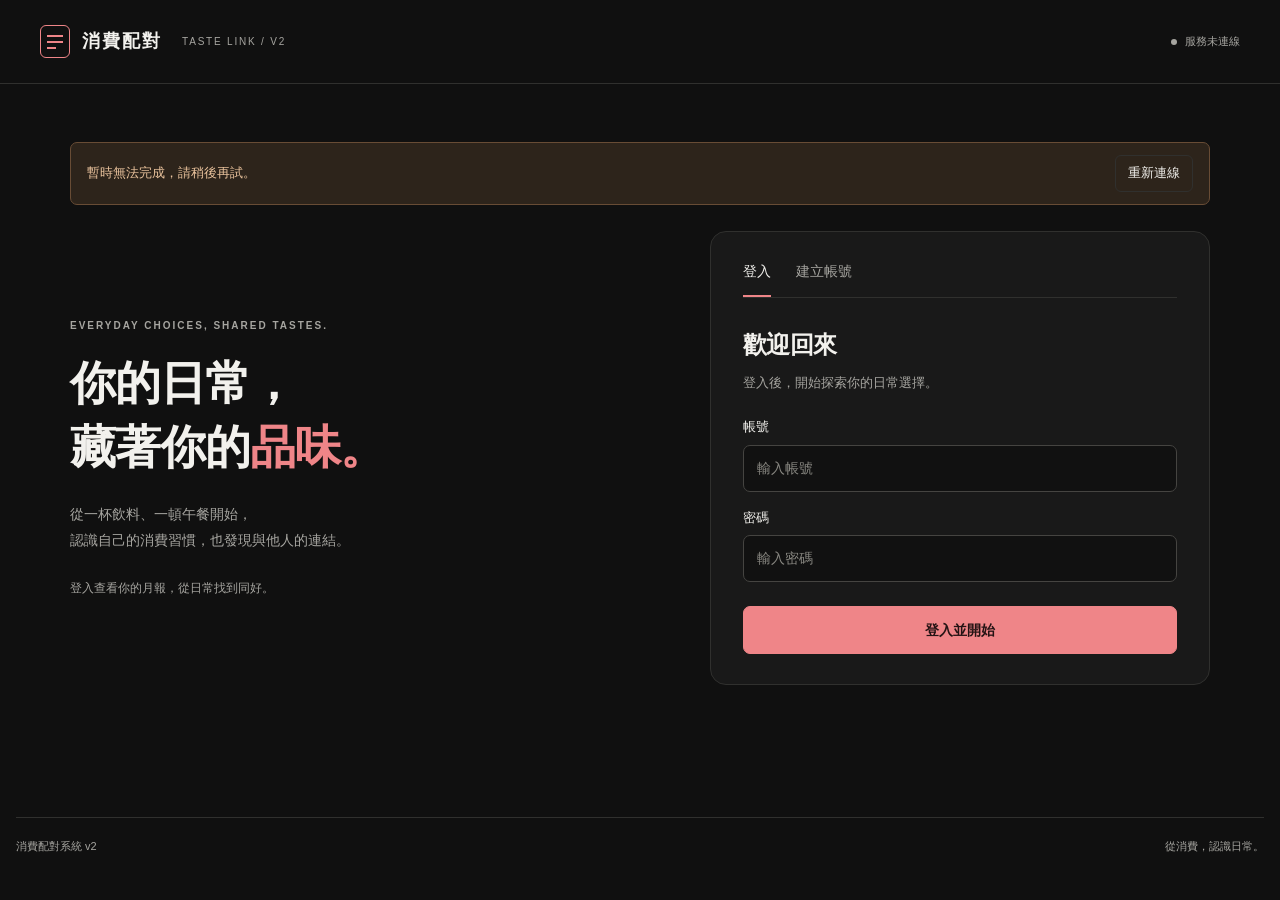
==== src/web_v2/index.html @ 1c7b732d "Fix role 4 delivery review and restore pending analysis notice" ====
<!doctype html>
<html lang="zh-Hant">
<head>
<meta charset="utf-8">
<meta name="viewport" content="width=device-width, initial-scale=1">
<meta name="color-scheme" content="dark">
<title>消費配對系統 v2｜從日常，看見品味</title>
<link rel="stylesheet" href="./styles.css?v=20261017-space1">
<script defer src="./api.js"></script>
<script defer src="./flow.js"></script>
<script defer src="./view-adapters.js"></script>
<script defer src="./workspace-flow.js?v=20261017-space1"></script>
<script defer src="./explanation.js"></script>
<script defer src="./account-flow.js"></script>
<script defer src="./account-ui.js"></script>
<script defer src="./workspace-ui.js?v=20261017-space1"></script>
<script defer src="./app.js?v=20261017-space1"></script>
</head>
<body>
<a class="skip-link" href="#main">跳到主要內容</a>
<header>
  <a class="brand" href="/web/" aria-label="消費配對系統首頁"><span class="brand-mark" aria-hidden="true"><i></i><i></i><i></i></span>消費配對<span class="edition">TASTE LINK / V2</span></a>
  <div class="header-actions"><span id="service-status" class="service-status" role="status">連線中</span><div id="settings-menu" class="settings-menu" hidden>
    <button id="settings-toggle" class="quiet" type="button" aria-expanded="false" aria-controls="settings-options">設定 <span aria-hidden="true">⌄</span></button>
    <div id="settings-options" class="settings-options" hidden>
      <span id="identity-label" class="menu-identity"></span>
      <button type="button" data-workspace="upload">上傳檔案<span>匯入發票 CSV</span></button>
      <button id="refresh-profile" type="button">重新載入月報<span>更新目前月份資料</span></button><button type="button" data-workspace="settings">帳號設定<span>帳號、月份與資料管理</span></button>
      <button id="switch-account" type="button" hidden>切換帳號</button>
    </div>
  </div></div>
</header>
<main id="main">
  <div id="service-alert" class="service-alert" hidden><span id="service-error"></span><button id="retry-service" class="quiet" type="button">重新連線</button></div>
  <section id="auth-view" class="auth-layout" aria-label="帳號登入與註冊">
    <div class="intro">
      <p class="eyebrow">EVERYDAY CHOICES, SHARED TASTES.</p>
      <h1>你的日常，<br>藏著你的<em>品味。</em></h1>
      <p class="subtitle">從一杯飲料、一頓午餐開始，<br>認識自己的消費習慣，也發現與他人的連結。</p>
      <p class="intro-note">登入查看你的月報，從日常找到同好。</p>
    </div>
    <div class="auth-card">
      <div class="auth-tabs" aria-label="選擇登入或註冊"><button id="login-tab" type="button" aria-pressed="true">登入</button><button id="register-tab" type="button" aria-pressed="false">建立帳號</button></div>
      <h2 id="auth-title" tabindex="-1">歡迎回來</h2><p id="auth-subtitle" class="muted">登入後，開始探索你的日常選擇。</p>
      <p id="auth-error" class="message error" role="alert" hidden></p><p id="auth-notice" class="message success" role="status" hidden></p>
      <form id="login-form">
        <label for="login-username">帳號</label><input id="login-username" name="username" autocomplete="username" autocapitalize="none" spellcheck="false" required placeholder="輸入帳號">
        <label for="login-password">密碼</label><input id="login-password" name="password" type="password" autocomplete="current-password" required maxlength="512" placeholder="輸入密碼">
        <button class="primary" type="submit">登入並開始</button>
      </form>
      <form id="register-form" hidden>
        <label for="register-username">帳號</label><input id="register-username" name="username" autocomplete="username" autocapitalize="none" spellcheck="false" required minlength="3" maxlength="32" pattern="[A-Za-z0-9_]{3,32}" aria-describedby="username-help" placeholder="例如 taste_amy"><small id="username-help">3–32 個英數字或底線；不能以 demo_ 開頭。</small>
        <label for="register-display">顯示名稱 <span class="optional">選填</span></label><input id="register-display" name="display_name" autocomplete="nickname" maxlength="20" placeholder="你希望大家怎麼稱呼你">
        <label for="register-password">密碼</label><input id="register-password" name="password" type="password" autocomplete="new-password" required minlength="8" maxlength="128" aria-describedby="password-help" placeholder="設定密碼"><small id="password-help">8–128 個字元。</small>
        <button class="primary" type="submit">建立帳號</button>
      </form>
      <section id="demo-panel" class="demo-panel" aria-labelledby="demo-title" hidden>
        <div class="divider"><span>或先體驗看看</span></div>
        <label id="demo-title" for="demo-user">示範帳號 <span class="optional">虛構資料</span></label>
        <form id="demo-form"><select id="demo-user" required aria-label="選擇示範帳號"><option value="">選擇一位示範使用者</option></select><button id="demo-submit" class="secondary" type="submit">進入體驗</button></form>
        <p id="demo-note" class="small">不用密碼，先看看示範品味與月報。</p>
      </section>
    </div>
  </section>
  <section id="workspace-view" hidden aria-label="我的消費與品味">
    <nav class="workspace-nav" aria-label="功能導覽">
<button type="button" data-workspace="home" class="back-choice">← 返回選擇</button>
</nav>
<section id="home-panel" hidden aria-labelledby="home-title">
<div class="entry-intro"><p class="eyebrow">YOUR TASTE, YOUR WAY</p><h1 id="home-title" tabindex="-1">今天，想怎麼探索？</h1></div>
<div class="entry-choices">
<button class="entry-card entry-self" type="button" data-entry="profile" aria-label="看自己的品味">
<svg class="entry-art" viewBox="0 0 200 160" aria-hidden="true"><circle class="art-halo" cx="100" cy="80" r="67"/><path class="art-line" d="M67 31H133V130L122 124 111 130 100 124 89 130 78 124 67 130Z"/><path class="art-line" d="M82 53H118M82 66H107"/><path class="art-bar" d="M84 105V91M100 105V81M116 105V73"/></svg>
<span class="entry-copy"><strong>看自己的品味</strong><span>從每月消費，看見自己的日常。</span></span><span class="entry-arrow" aria-hidden="true">↗</span>
</button>
<button class="entry-card entry-connect" type="button" data-entry="matches" aria-label="跟陌生人配對品味">
<svg class="entry-art" viewBox="0 0 200 160" aria-hidden="true"><circle class="art-halo" cx="100" cy="80" r="67"/><circle class="art-line art-pink" cx="70" cy="80" r="38"/><circle class="art-line art-blue" cx="130" cy="80" r="38"/><path class="art-bridge" d="M70 66H130M70 94H130"/><circle class="art-pink" cx="70" cy="66" r="5"/><circle class="art-blue" cx="130" cy="66" r="5"/><circle class="art-pink" cx="70" cy="94" r="5"/><circle class="art-blue" cx="130" cy="94" r="5"/></svg>
<span class="entry-copy"><strong>跟陌生人<br>配對品味</strong><span>看看誰和你有相似的生活偏好。</span></span><span class="entry-arrow" aria-hidden="true">↗</span>
</button>
</div></section>
<section id="upload-panel" hidden aria-labelledby="upload-title">
<p class="eyebrow">02 / 發票變成線索</p><h1 id="upload-title" tabindex="-1">匯入一個月，<em>看見日常。</em></h1><p class="subtitle">選擇財政部電子發票 CSV，每份檔案只放一個月，最大 2 MB。</p>
<div class="upload-layout"><section class="input-card"><form id="upload-form"><label for="invoice-file">發票 CSV</label><input id="invoice-file" type="file" accept=".csv,text/csv" required aria-describedby="upload-help"><p id="upload-help" class="small">重新上傳相同月份會取代該月舊資料。作廢、折扣、低於 10 元或小數金額明細不計入分析。</p><p id="upload-demo-note" class="message" hidden>示範帳號不能上傳；請切換成自己的帳號。</p><button id="upload-submit" class="primary" type="submit">上傳並分析</button></form></section>
<section class="result-card" aria-label="上傳處理進度"><p class="eyebrow">PROGRESS / 處理進度</p><h2 id="upload-state">等待上傳</h2><p id="upload-message" role="status" aria-live="polite">選擇 CSV 後開始分析。</p><progress id="upload-progress" max="1" value="0" hidden aria-label="發票分析進度"></progress><p id="upload-count" class="small"></p><button id="retry-job" class="secondary" type="button" hidden>重新查詢進度</button><button id="open-profile" class="primary" type="button" hidden>查看月報</button></section></div>
</section>
<section id="profile-panel" hidden aria-labelledby="profile-title">
<div class="section-header profile-header"><h1 id="profile-title" tabindex="-1">我的<em>月報</em></h1></div>
<p id="profile-message" role="status" aria-live="polite"></p>
<p id="profile-pending" class="small" role="status" aria-live="polite" hidden></p>
<p id="model-note" class="small" hidden></p>
<div id="profile-content" hidden>
<p id="report-empty" class="small" hidden>尚未上傳任何月份。從右上角「設定 → 上傳檔案」匯入 CSV，就能查看你的月報。</p>
<iframe id="report-frame" title="我的消費月報" referrerpolicy="no-referrer" hidden></iframe>
</div>
</section>
<section id="matches-panel" hidden aria-labelledby="matches-title"><div id="match-browse"><div class="section-header"><div><p class="eyebrow">CONNECTIONS / 找到同好</p><h1 id="matches-title" tabindex="-1">從消費習慣，<em>找到合拍的人。</em></h1></div><button id="refresh-matches" class="quiet" type="button">重新查詢</button></div>
<div class="match-controls"><div role="group" aria-label="配對類型"><button type="button" data-match-kind="similar" aria-pressed="true">相近</button><button type="button" data-match-kind="opposite" aria-pressed="false">互補</button></div><label for="match-scope">範圍 <select id="match-scope"><option value="all">不限</option><option value="district">同一區</option><option value="city">同縣市</option><option value="region">同地區</option></select></label></div>
<p id="match-areas" class="small"></p><p id="match-status" role="status" aria-live="polite"></p><div id="match-list" class="match-list"></div></div><div id="match-result" hidden><div class="match-result-header"><button id="match-back" class="quiet" type="button">← 返回配對列表</button><h2 id="match-result-title" tabindex="-1">品味連線</h2></div><p id="network-status" role="status"></p><iframe id="network-frame" title="你與配對對象的品味關係圖" referrerpolicy="no-referrer" hidden></iframe><details id="explain-details" class="explain-details" hidden><summary>查看計算過程<span class="small">分數與 18 格計算明細</span></summary><section id="explain-panel" class="explain-panel" aria-labelledby="explain-title" hidden></section></details></div>
</section>
<section id="settings-panel" hidden aria-labelledby="settings-title">
<div class="section-header"><div><p class="eyebrow">05 / 帳號與資料</p><h1 id="settings-title" tabindex="-1">你的帳號，<em>由你管理。</em></h1></div><button id="account-refresh" class="quiet" type="button">重新載入</button></div>
<p id="account-loading" role="status"></p><p id="account-error" class="message error" role="alert" hidden></p><p id="account-notice" class="message success" role="status" hidden></p><p id="account-demo-note" class="model-note" hidden>示範帳號為唯讀，可以查看資料與登出。</p>
<div id="account-content" hidden><div class="account-grid">
<section class="input-card"><h2>顯示名稱</h2><p class="small">帳號：<span id="account-username"></span>（無法修改）</p><form id="account-name-form"><label for="account-name">大家看到的名稱</label><input id="account-name" required maxlength="20" autocomplete="nickname"><button id="account-name-submit" class="primary" type="submit">儲存名稱</button></form></section>
<section class="input-card"><h2>修改密碼</h2><p class="small">修改成功後，本分頁保留登入；其他裝置需重新登入。</p><p id="password-upload-note" class="small" hidden>發票仍在處理或進度尚未確認，請完成或重新查詢進度後再修改密碼。</p><form id="account-password-form"><label for="current-password">目前密碼</label><input id="current-password" type="password" autocomplete="current-password" required maxlength="512"><label for="new-password">新密碼（8–128 字元）</label><input id="new-password" type="password" autocomplete="new-password" required minlength="8" maxlength="128"><button id="password-submit" class="primary" type="submit">更新密碼</button></form></section>
<section class="input-card"><h2>已上傳月份</h2><p class="small">刪除後無法復原，品味與配對結果也會更新。</p><div id="account-months"></div></section>
<section class="input-card account-danger"><h2>刪除帳號</h2><p class="small">永久移除帳號與所有發票資料，操作前需再輸入密碼。</p><button id="delete-account" class="secondary" type="button">刪除我的帳號</button></section>
</div></div><div class="account-logout"><p class="small">登出會讓這個帳號在所有裝置上的登入失效。</p><button id="logout-submit" class="secondary" type="button">登出所有裝置</button></div>
</section>
<dialog id="account-confirm" aria-labelledby="confirm-title" aria-describedby="confirm-description"><form id="account-confirm-form"><h2 id="confirm-title"></h2><p id="confirm-description"></p><p id="confirm-error" class="message error" role="alert" hidden></p><div id="delete-password-row" hidden><label for="delete-password">帳號密碼</label><input id="delete-password" type="password" autocomplete="current-password" maxlength="512"></div><div class="confirm-actions"><button id="confirm-cancel" class="secondary" type="button">取消</button><button id="confirm-submit" class="primary" type="submit">確認刪除</button></div></form></dialog>
  </section>
  <noscript><p class="message error">請開啟 JavaScript，才能使用登入與月報功能。</p></noscript>
</main>
<footer><span>消費配對系統 v2</span><span>從消費，認識日常。</span></footer>
</body>
</html>
---- src/web_v2/styles.css ----
/* The v1 palette and receipt mark are carried into a separate v2 stylesheet. */
:root{color-scheme:dark;--paper:#101010;--surface:#191919;--raised:#222221;--ink:#f2f1ed;--muted:#a6a5a0;--line:#30302e;--accent:#ef8588;--font:"Segoe UI","Microsoft JhengHei",sans-serif}
*{box-sizing:border-box}body{margin:0;background:var(--paper);color:var(--ink);font:14px/1.6 var(--font);-webkit-font-smoothing:antialiased}button,input,select{font:inherit}button{cursor:pointer}a{color:inherit}button,input,select{color:var(--ink)}button:disabled{opacity:.5;cursor:wait}button{transition:background .15s,color .15s}button:hover:not(:disabled){filter:brightness(1.12)}[hidden]{display:none!important}button:focus-visible,a:focus-visible,input:focus-visible,select:focus-visible{outline:2px solid var(--accent);outline-offset:4px}::selection{background:#713539;color:white}.skip-link{position:absolute;left:16px;top:-80px;padding:10px;background:var(--surface);z-index:4}.skip-link:focus{top:10px}
header{max-width:1328px;margin:auto;padding:25px 40px;display:flex;justify-content:space-between;align-items:center;gap:16px;border-bottom:1px solid var(--line)}.brand{display:flex;align-items:center;gap:12px;font-size:18px;font-weight:650;letter-spacing:2px;text-decoration:none}.brand-mark{width:30px;height:33px;border:1.5px solid var(--accent);border-radius:6px;display:grid;align-content:center;gap:4px;padding:6px}.brand-mark i{height:2px;background:var(--accent);display:block}.brand-mark i:last-child{width:55%}.edition{margin-left:8px;font-size:10px;letter-spacing:1.8px;color:var(--muted);font-weight:400}.header-actions{display:flex;gap:18px;align-items:center}.service-status{font-size:11px;color:var(--muted);white-space:nowrap}.service-status:before{content:'';display:inline-block;width:6px;height:6px;background:var(--muted);border-radius:50%;margin-right:8px}.service-status.connected:before{background:#a4c5ab}.quiet{background:transparent;border:1px solid var(--line);padding:7px 12px;border-radius:6px;color:var(--ink)}main{max-width:1220px;margin:auto;padding:58px 40px 36px;min-height:calc(100vh - 167px)}.auth-layout{display:grid;grid-template-columns:1.1fr 1fr;align-items:center;gap:clamp(40px,7vw,105px)}.eyebrow{font-size:10px;letter-spacing:2px;color:var(--muted);margin:0 0 17px;font-weight:600}h1{font-size:clamp(32px,3.6vw,50px);line-height:1.4;letter-spacing:-1px;margin:0;font-weight:600}h1 em{font-style:normal;color:var(--accent)}.subtitle{color:var(--muted);line-height:1.9;margin:21px 0 0;font-size:14px}h2{font-size:24px;font-weight:600;margin:0 0 8px;letter-spacing:-.5px}h3{font-size:15px;font-weight:600;margin:0}.muted,.small,small{color:var(--muted)}.small,small{font-size:12px}.receipt-preview{max-width:370px;margin:40px 0 0;border:1px solid var(--line);border-radius:4px;background:linear-gradient(120deg,#1b1b1a,#161616);padding:22px 24px;transform:rotate(-2deg)}.receipt-top{display:flex;justify-content:space-between;font-size:11px;letter-spacing:1px}.receipt-item{display:flex;justify-content:space-between;align-items:center;gap:15px;margin:28px 0;font-size:20px}.category-pill{font-size:12px;background:#352324;border:1px solid #5d383b;color:var(--accent);padding:4px 12px;border-radius:4px}.receipt-rule{border-top:1px dashed #484743}.receipt-bottom{display:flex;justify-content:space-between;gap:8px;font-size:11px;color:var(--muted);margin-top:18px}.intro-note{color:var(--muted);font-size:12px;margin:25px 0 0}.auth-card{padding:28px 32px 30px;border:1px solid var(--line);border-radius:16px;background:var(--surface)}.auth-tabs{display:flex;border-bottom:1px solid var(--line);margin-bottom:28px;gap:25px}.auth-tabs button{padding:0 0 13px;border:0;border-bottom:2px solid transparent;background:transparent;color:var(--muted)}.auth-tabs button[aria-pressed=true]{color:var(--ink);border-bottom-color:var(--accent)}#auth-subtitle{font-size:13px;margin:0 0 24px}label{display:block;font-size:13px;margin:16px 0 7px}.optional{font-size:11px;color:var(--muted);margin-left:7px}input,select{display:block;width:100%;border:1px solid #454441;border-radius:7px;background:#111111;padding:11px 13px;min-height:45px}input::placeholder{color:#888781}small{display:block;margin-top:7px;font-size:11px}.primary{background:var(--accent);border:1px solid var(--accent);color:#241314;font-weight:650;border-radius:7px;padding:12px 18px;min-height:46px;width:100%;margin-top:24px}.secondary{border:1px solid #5a514e;background:#242221;color:var(--ink);padding:11px 14px;border-radius:7px;white-space:nowrap}.divider{border-top:1px solid var(--line);position:relative;text-align:center;margin:31px 0 22px;height:0}.divider span{position:relative;top:-11px;padding:0 12px;background:var(--surface);font-size:11px;color:var(--muted)}#demo-form{display:flex;gap:8px}#demo-form select{min-width:0}#demo-note{margin:9px 0 0}.message{border-radius:6px;padding:11px 13px;font-size:13px;overflow-wrap:anywhere}.error{background:#382125;color:#ffb6b8;border:1px solid #694044}.success{background:#1d3026;color:#b6dbc1;border:1px solid #395044}.service-alert{display:flex;align-items:center;justify-content:space-between;gap:15px;margin-bottom:26px;padding:12px 16px;border:1px solid #684c35;border-radius:7px;background:#2d241b;color:#eac39d;font-size:13px}
.workspace-heading{display:flex;justify-content:space-between;align-items:end;gap:24px;margin-bottom:30px}.workspace-heading h1{font-size:clamp(26px,2.8vw,35px)}.workspace-heading .subtitle{margin-top:12px}.identity{border:1px solid var(--line);padding:7px 12px;border-radius:6px;font-size:12px;color:var(--muted);max-width:220px;overflow-wrap:anywhere}.model-note{font-size:12px;border-left:2px solid var(--accent);padding:8px 13px;background:#1d1818;color:#d8b7b7;margin-bottom:25px}.classify-layout{display:grid;grid-template-columns:340px minmax(0,1fr);gap:24px;align-items:start}.input-card,.result-card{border:1px solid var(--line);border-radius:12px;padding:26px;background:var(--surface)}.input-card h2{font-size:22px}.input-card label{margin-top:25px}.examples{display:flex;flex-wrap:wrap;gap:8px;margin-top:25px}.examples>span{flex-basis:100%;font-size:11px;color:var(--muted)}.examples button{background:transparent;border:1px solid #49403f;border-radius:5px;padding:6px 10px;font-size:12px}.input-note{border-top:1px solid var(--line);padding-top:20px;margin-top:28px;color:var(--muted);font-size:12px}.result-card{min-height:405px}.result-heading{display:flex;align-items:center;justify-content:space-between;gap:12px}.result-heading .eyebrow{margin:0}#classification-status{color:var(--accent);font-size:12px}.empty-state{text-align:center;padding:67px 15px 55px;color:var(--muted)}.empty-state p{font-size:12px}.empty-lines{display:grid;gap:7px;width:38px;margin:0 auto 24px}.empty-lines i{display:block;height:2px;background:#5c514f}.empty-lines i:last-child{width:60%}.result-name{font-size:14px;color:var(--muted);margin:27px 0 12px;overflow-wrap:anywhere}.category-result{display:flex;justify-content:space-between;align-items:center;gap:12px}.category-result h2{font-size:35px;color:var(--accent);margin:0}.probability{text-align:right}.probability strong{font-size:26px;display:block;font-weight:500;font-variant-numeric:tabular-nums}.probability span{color:var(--muted);font-size:11px}.confidence-track{height:3px;background:var(--line);margin-top:16px}.confidence-track>div{height:100%;background:var(--accent);width:0}.confidence-note{font-size:11px;margin:12px 0 26px}.attributes-heading{display:flex;justify-content:space-between;align-items:center;border-top:1px solid var(--line);padding-top:20px}.attribute-list{display:grid;grid-template-columns:repeat(2,minmax(0,1fr));column-gap:28px;margin:16px 0 0}.attribute-row{display:flex;justify-content:space-between;gap:12px;border-bottom:1px solid #2c2c29;padding:9px 0;font-size:12px}.attribute-row dt{color:var(--muted)}.attribute-row dd{margin:0;text-align:right;overflow-wrap:anywhere}.attribute-row .unknown{color:#8d8c86}.pending-note{color:#d7bf96;font-size:13px;padding:13px;background:#27231c;border-radius:6px}.workspace-footnote{margin:24px 0 0;color:var(--muted);font-size:12px}footer{max-width:1248px;margin:auto;padding:20px 0 25px;border-top:1px solid var(--line);display:flex;justify-content:space-between;color:var(--muted);font-size:11px}
@media(max-width:900px){header{padding:22px 26px}main{padding:35px 26px}.auth-layout{gap:30px;grid-template-columns:1fr 1fr}.auth-card{padding:25px}.edition{display:none}.receipt-preview{padding:18px}.classify-layout{grid-template-columns:290px minmax(0,1fr);gap:16px}.input-card,.result-card{padding:22px}footer{margin:0 26px}.attribute-list{column-gap:18px}}
@media(max-width:640px){header{padding:18px 20px}.brand{font-size:16px;letter-spacing:1px}.header-actions{gap:9px}.service-status{font-size:10px}.quiet{padding:6px 9px;font-size:12px}main{padding:29px 20px}.auth-layout{grid-template-columns:1fr;gap:27px}.intro h1{font-size:34px}.intro h1 br{display:none}.intro .subtitle{font-size:13px;margin-top:12px}.intro .subtitle br{display:none}.receipt-preview,.intro-note{display:none}.eyebrow{font-size:9px;margin-bottom:11px;letter-spacing:1.4px}.auth-card{padding:23px}.auth-tabs{margin-bottom:23px}.workspace-heading{display:block;margin-bottom:20px}.workspace-heading h1{font-size:28px}.identity{display:inline-block;margin-top:14px}.classify-layout{grid-template-columns:1fr}.input-note{margin-bottom:0}.result-card{min-height:300px}.empty-state{padding:43px 12px}.attribute-list{column-gap:20px}input,select{font-size:16px}.service-alert{align-items:flex-start}footer{margin:0 20px;gap:20px}.category-result h2{font-size:30px}}
@media(prefers-reduced-motion:reduce){*{transition:none!important}}
.workspace-nav{display:flex;gap:24px;border-bottom:1px solid var(--line);margin:-15px 0 34px;overflow-x:auto}.workspace-nav button{background:none;border:0;border-bottom:2px solid transparent;padding:13px 0;color:var(--muted);white-space:nowrap}.workspace-nav button[aria-current=page]{color:var(--ink);border-color:var(--accent)}.upload-layout{display:grid;grid-template-columns:1fr 1fr;gap:24px;margin-top:30px}.upload-layout .result-card{min-height:250px}progress{width:100%;height:10px;accent-color:var(--accent)}input[type=file]{max-width:100%;font-size:13px}.section-header{display:flex;justify-content:space-between;gap:18px;align-items:center}.section-header h1{font-size:30px}.trait-values{display:grid;grid-template-columns:repeat(3,minmax(0,1fr));gap:10px}.trait-value{padding:14px;border:1px solid var(--line);border-radius:8px;display:grid;grid-template-columns:1fr auto;gap:12px;font-size:12px;background:var(--surface)}.trait-value strong{color:var(--accent);font-variant-numeric:tabular-nums}.trait-value meter{grid-column:span 2;width:100%;height:9px;accent-color:var(--accent)}.report-heading{margin-top:28px}#report-frame,#network-frame{display:block;border:1px solid var(--line);border-radius:10px;width:100%;height:850px;background:var(--paper);margin-top:18px}#network-frame{height:950px}.match-controls{display:flex;align-items:center;justify-content:space-between;gap:20px;margin:25px 0 18px}.match-controls [role=group]{display:flex;gap:8px}.match-controls button{border:1px solid var(--line);background:var(--surface);color:var(--muted);padding:9px 22px;border-radius:6px}.match-controls button[aria-pressed=true]{border-color:var(--accent);color:var(--accent)}.match-controls label{display:flex;align-items:center;gap:10px;margin:0;white-space:nowrap}.match-controls select{min-width:110px}.match-list{display:grid;grid-template-columns:repeat(2,minmax(0,1fr));gap:14px}.match-card{text-align:left;border:1px solid var(--line);border-radius:14px;background:var(--surface);padding:18px;color:var(--ink)}.match-card:hover,.match-card:focus-visible{border-color:#5eeac7}.match-card-head{display:flex;justify-content:space-between;gap:15px;align-items:baseline}.match-card-head h3{overflow-wrap:anywhere}.match-card-head strong{font-size:26px;white-space:nowrap}.similar-score{color:#5eeac7}.opposite-score{color:#ffb65c}#profile-message,#match-status,#network-status{overflow-wrap:anywhere;color:var(--muted)}@media(max-width:640px){.workspace-nav{gap:20px;margin-top:-10px;margin-bottom:26px;font-size:13px}.upload-layout{grid-template-columns:1fr;gap:16px}.section-header{align-items:start}.section-header h1{font-size:25px}.section-header .quiet{flex-shrink:0}.trait-values{grid-template-columns:repeat(2,minmax(0,1fr))}.trait-value{font-size:11px;padding:12px;gap:8px}.match-list{grid-template-columns:1fr}.match-controls{gap:10px}.match-controls button{padding:9px 14px}.match-controls select{min-width:95px}#report-frame{height:820px}#network-frame{height:1100px}}

.explain-panel{margin:24px 0;padding:28px;background:var(--surface);border:1px solid var(--line);border-top:3px solid var(--accent);border-radius:12px;overflow-wrap:anywhere}
.explain-heading{display:flex;justify-content:space-between;align-items:center;gap:24px}.explain-heading h2{margin:0;font-size:23px}.explain-score{font-size:42px;white-space:nowrap;font-variant-numeric:tabular-nums}
.explain-summary{display:grid;grid-template-columns:0.75fr 1.25fr 1fr;border:1px solid var(--line);border-radius:8px;margin:22px 0;overflow:hidden}.explain-step{padding:18px;min-width:0}.explain-step+.explain-step{border-left:1px solid var(--line)}.explain-step h3{font-size:13px;margin:0}.explain-equation{display:flex;flex-wrap:wrap;align-items:baseline;gap:5px;font-size:15px;margin-bottom:0}.explain-number{font-family:Consolas,monospace;font-variant-numeric:tabular-nums;overflow-wrap:anywhere;min-width:0}.explain-equation .explain-number{color:var(--ink)}
.explain-controls{display:flex;align-items:center;justify-content:space-between;gap:12px;margin-top:30px}.explain-controls h3{font-size:16px}.explain-controls label{display:flex;align-items:center;gap:8px;font-size:12px;margin:0}.explain-controls select{width:auto;font-size:13px;padding:7px}
.explain-table{width:100%;border-collapse:collapse;table-layout:fixed;font-size:12px}.explain-table caption{text-align:left;color:var(--muted);font-size:12px;padding:12px 0}.explain-table th,.explain-table td{text-align:right;padding:13px 8px;border-bottom:1px solid var(--line);vertical-align:top}.explain-table thead th{font-size:11px;font-weight:400;color:var(--muted)}.explain-table th:first-child{width:25%;text-align:left}.explain-table tbody th{font-weight:500}.explain-table small{display:block;font-size:10px;margin-top:5px}.explain-table tbody tr:hover{background:rgba(255,255,255,.025)}
@media(max-width:700px){.explain-panel{padding:18px}.explain-heading{align-items:flex-start;gap:12px}.explain-heading h2{font-size:19px}.explain-score{font-size:30px}.explain-summary{grid-template-columns:1fr}.explain-step+.explain-step{border-left:0;border-top:1px solid var(--line)}.explain-controls{align-items:start}.explain-controls label{flex-direction:column;align-items:flex-start;gap:4px}.explain-table,.explain-table tbody{display:block}.explain-table caption{display:block}.explain-table thead{position:absolute;width:1px;height:1px;clip-path:inset(50%);overflow:hidden}.explain-table tr{display:grid;grid-template-columns:repeat(2,minmax(0,1fr));border:1px solid var(--line);border-radius:7px;margin-bottom:12px;padding:8px}.explain-table th:first-child{grid-column:1/-1;width:auto;border-bottom:1px solid var(--line)}.explain-table td{display:block;text-align:left;border:0;padding:9px 8px}.explain-table td::before{content:attr(data-label);display:block;color:var(--muted);font-size:10px;margin-bottom:4px}.explain-table td:last-child{grid-column:1/-1}}

.account-grid{display:grid;grid-template-columns:repeat(2,minmax(0,1fr));gap:20px;margin:28px 0}.account-grid h2{font-size:20px;margin-top:0}.account-month{display:flex;align-items:center;justify-content:space-between;gap:15px;padding:13px 0;border-bottom:1px solid var(--line)}.account-danger{border-color:#754144}.account-logout{display:flex;align-items:center;justify-content:space-between;gap:20px;padding:20px 0;border-top:1px solid var(--line)}.account-logout button{width:auto;white-space:nowrap}#account-confirm{width:min(460px,calc(100% - 36px));border:1px solid var(--line);border-top:3px solid var(--accent);border-radius:14px;background:var(--surface);color:var(--ink);padding:26px}#account-confirm::backdrop{background:#000b}.confirm-actions{display:flex;gap:12px;margin-top:24px}.confirm-actions button{flex:1;margin:0}#account-error,#account-notice{overflow-wrap:anywhere}@media(max-width:640px){.account-grid{grid-template-columns:1fr;gap:16px}.account-logout{align-items:flex-start;flex-direction:column}.account-logout button{width:100%}}

/* Keep everyday navigation separate from occasional account/data operations. */
.settings-menu{position:relative}.settings-options{position:absolute;right:0;top:calc(100% + 10px);width:268px;max-width:calc(100vw - 40px);padding:8px;background:var(--surface);border:1px solid var(--line);border-radius:12px;box-shadow:0 16px 40px #0008;z-index:10}
.settings-options button{display:block;text-align:left;width:100%;border:0;border-radius:7px;background:transparent;padding:10px 12px}
.settings-options button:hover,.settings-options button[aria-current=page]{background:var(--raised)}
.settings-options button span{display:block;font-size:11px;color:var(--muted);margin-top:2px}
.menu-identity{display:block;padding:8px 12px 12px;color:var(--muted);border-bottom:1px solid var(--line);overflow-wrap:anywhere}
#switch-account{border-top:1px solid var(--line);border-radius:0;margin-top:5px}
#settings-toggle{white-space:nowrap}#settings-toggle span{margin-left:10px}
.explain-details{margin-top:24px;border-top:1px solid var(--line)}
.explain-details>summary{cursor:pointer;padding:18px 0;color:var(--muted)}
.explain-details>summary .small{margin-left:14px}
.explain-details[open]>summary{color:var(--ink)}
summary:focus-visible{outline:2px solid var(--accent);outline-offset:4px}
.explain-details .explain-panel{margin-top:0}
@media(max-width:600px){.header-actions{gap:10px}.explain-details>summary .small{display:block;margin:4px 0 0 16px}}

/* Authenticated workspace: one viewport, with native paged scrolling inside home. */
body:has(#workspace-view:not([hidden])){height:100dvh;overflow:hidden}
body:has(#workspace-view:not([hidden]))>header{height:58px;padding:10px 24px;max-width:1328px;width:100%}
body:has(#workspace-view:not([hidden]))>main{height:calc(100dvh - 58px);min-height:0;padding:0 24px;max-width:1328px}
body:has(#workspace-view:not([hidden]))>footer{display:none}
#workspace-view{height:100%;min-height:0}
.workspace-nav{height:44px;margin:0;gap:26px;flex-shrink:0}
.workspace-nav button{padding:10px 0}
#workspace-view>[id$="-panel"]{height:calc(100% - 44px);overflow:auto;padding:18px 0}
#workspace-view>#profile-panel{display:flex;flex-direction:column;overflow:hidden;padding:0}
.profile-header{min-height:54px;flex-shrink:0;padding:10px 0;gap:12px}
.profile-header h1{font-size:23px;line-height:1.2;margin:0}.profile-header h1 em{margin-left:8px}
#profile-pending{flex:0 0 auto;margin:0;padding:4px 0;font-size:12px;color:var(--muted)}
#profile-message:empty{display:none}#profile-message{margin:0;padding:6px 0}
#profile-content{flex:1;min-height:0}
#profile-pages{height:100%;overflow-y:auto;scroll-snap-type:y mandatory;scrollbar-width:thin;overscroll-behavior-y:contain}
.profile-page{box-sizing:border-box;min-height:100%;height:auto;scroll-snap-align:start;scroll-snap-stop:always;padding:4px 8px 12px 0;display:flex;flex-direction:column;gap:12px}
.taste-intro{display:flex;flex-wrap:wrap;gap:3px 20px;color:var(--muted);font-size:12px}
.taste-intro p{margin:0}#profile-overview{color:var(--ink)}
#model-note{flex-basis:100%;color:#c4a19e;font-size:11px}
#profile-pages .trait-values{grid-template-columns:repeat(3,minmax(0,1fr));gap:8px;flex:1}
#profile-pages .trait-value{padding:10px 12px;font-size:12px;gap:5px 8px;align-content:center;min-height:44px;border-radius:7px}
#profile-pages .trait-value meter{height:6px}
.page-turn{display:flex;justify-content:space-between;align-items:center;gap:12px;margin-top:auto;padding-top:8px;border-top:1px solid var(--line);font-size:11px;color:var(--muted)}
.page-note{margin-left:16px}.page-turn button{font-size:12px}
#taste-empty{margin:0}
.month-heading{display:flex;align-items:center;justify-content:space-between;gap:20px}
.month-heading h2{font-size:25px;margin:0}.month-heading .eyebrow{margin:0 0 3px;font-size:10px}
.month-heading label{margin:0;font-size:11px}.month-heading select{padding:5px 10px;min-height:34px;font-size:13px}
#month-summary{display:flex;flex-direction:column;gap:12px;flex:1}
.month-stats{display:grid;grid-template-columns:1.3fr 1fr 1fr;gap:14px;padding:20px 0;border-bottom:1px solid var(--line)}
.month-stats span{display:block;font-size:11px;color:var(--muted)}.month-stats strong{font-size:clamp(21px,3vw,38px);font-weight:500;line-height:1.4}
.month-stats>div:first-child strong{color:var(--accent)}
.month-breakdown-title{font-size:13px;margin:0}
#month-categories{display:grid;grid-template-columns:repeat(2,minmax(0,1fr));gap:10px 24px}
.month-category{display:grid;grid-template-columns:1fr auto;font-size:12px;gap:4px 8px}
.month-category strong{font-weight:500}.month-category meter{grid-column:span 2;width:100%;height:6px}
.month-source{margin:0;font-size:11px}#open-report{align-self:flex-start;margin-top:auto}
#report-dialog{width:calc(100vw - 32px);max-width:1400px;height:calc(100dvh - 32px);max-height:none;padding:0;background:var(--paper);color:var(--ink);border:1px solid var(--line);border-radius:12px}
#report-dialog::backdrop{background:#000b}
.report-dialog-bar{height:54px;display:flex;align-items:center;justify-content:space-between;padding:10px 18px;border-bottom:1px solid var(--line)}
.report-dialog-bar h2{font-size:16px;margin:0}
#report-dialog #report-frame{height:calc(100% - 54px);margin:0;border:0;border-radius:0;width:100%}
#matches-panel .section-header h1{font-size:26px}.match-controls{margin:14px 0}.match-list{gap:10px}.match-card{padding:13px 16px}.match-card p{margin:4px 0}
@media(min-height:650px){.profile-page{height:100%;min-height:fit-content}}
@media(max-width:640px){
 body:has(#workspace-view:not([hidden]))>header{padding:8px 16px;height:52px}
 body:has(#workspace-view:not([hidden]))>main{padding:0 16px;height:calc(100dvh - 52px)}
 .profile-header{min-height:46px;padding:8px 0}.profile-header h1{font-size:19px}
 #profile-pages .trait-values{grid-template-columns:repeat(2,minmax(0,1fr));gap:5px}
 #profile-pages .trait-value{font-size:11px;padding:7px 9px;min-height:36px}
 .profile-page{gap:8px;padding-right:4px;padding-bottom:8px}
 .taste-intro{font-size:11px;gap:2px}.taste-intro p{flex-basis:100%}
 .month-heading{gap:10px}.month-heading h2{font-size:19px}.month-heading label{flex-shrink:0}
 .month-heading select{font-size:12px;max-width:130px}
 .month-stats{gap:10px;padding:12px 0}.month-stats strong{font-size:22px}
 #month-summary{gap:10px}#month-categories{gap:8px 15px}
 .month-category{font-size:11px}.page-note{margin-left:8px}
 #report-dialog{width:100vw;height:100dvh;border-radius:0}
}
@media(max-height:650px) and (min-width:480px){
 .profile-header{min-height:42px;padding:6px 0}.profile-header h1{font-size:20px}
 .profile-page{gap:6px}
 #profile-pages .trait-values{grid-template-columns:repeat(3,minmax(0,1fr));gap:4px}
 #profile-pages .trait-value{padding:5px 8px;min-height:31px;font-size:10px;gap:2px 5px}
 .taste-intro{font-size:10px;gap:0 12px}.taste-intro p{flex-basis:auto}
 #model-note{font-size:10px}.page-turn{padding-top:5px}
 .month-heading h2{font-size:19px}.month-stats{padding:6px 0}.month-stats strong{font-size:23px}
 #month-summary{gap:6px}#month-categories{gap:4px 16px}
}
@media(prefers-reduced-motion:reduce){#profile-pages{scroll-behavior:auto}}

body:has(#workspace-view:not([hidden]))>main{display:flex;flex-direction:column}
#workspace-view{flex:1;min-height:0}
body:has(#workspace-view:not([hidden])) .service-alert{flex-shrink:0;margin:6px 0}

/* A fixed chapter marker and a quiet crossfade keep each screen a distinct scene. */
.chapter-nav{display:flex;gap:3px;padding:3px;border:1px solid var(--line);border-radius:30px;margin-left:auto;flex-shrink:0;background:var(--surface)}
.chapter-nav button{display:flex;align-items:center;gap:7px;padding:5px 12px;border:0;border-radius:24px;background:transparent;color:var(--muted);font-size:11px;transition:background .25s,color .25s}
.chapter-nav button b{font-weight:500;font-variant-numeric:tabular-nums}
.chapter-nav button[aria-current]{background:var(--raised);color:var(--ink)}
.chapter-nav button[aria-current] b{color:var(--accent)}
#profile-pages.is-turning{scroll-snap-type:none}
.profile-page>:not(.page-turn){opacity:var(--chapter-opacity,1)}
#profile-pages .page-turn button{border-radius:24px;padding-left:16px;padding-right:16px}
@media(min-width:900px) and (min-height:700px){
 .profile-header{min-height:70px}
 .profile-header h1{font-size:28px}
 .profile-page{gap:16px;padding-top:10px;padding-bottom:18px}
 .month-heading h2{font-size:32px}
 .month-stats{padding:26px 0}
 .month-stats strong{font-size:clamp(32px,4vw,52px)}
}
@media(max-width:640px){
 .chapter-nav button{padding:5px 8px}.chapter-nav button span{display:none}
 .profile-header{gap:8px}.profile-header #refresh-profile{font-size:11px;padding:6px 8px}
}
@media(max-width:370px){.profile-header h1{font-size:16px}.profile-header h1 em{margin-left:4px}}
@media(prefers-reduced-motion:reduce){
 .chapter-nav button{transition:none}
 .profile-page>:not(.page-turn){opacity:1}
}

/* Report is the home screen; no taste overview or report modal. */
#profile-content{display:flex;flex-direction:column}
#profile-content #report-frame{flex:1;min-height:0;width:100%;height:100%;margin:0;border:0;border-radius:0}
.profile-header{min-height:44px;padding:6px 0}
.profile-header h1{font-size:22px}
#profile-panel>#model-note{flex:0 0 auto;margin:0 0 5px;font-size:10px;color:var(--muted)}

/* Keep more vertical space for each monthly chapter. */
.profile-header{min-height:32px;padding:2px 0}.profile-header h1{font-size:18px}
#profile-panel>#model-note{font-size:9px;line-height:1.3;margin:0 0 3px}

@media(max-height:650px){
 body:has(#workspace-view:not([hidden]))>header{height:44px;padding-block:6px}
 body:has(#workspace-view:not([hidden]))>main{height:calc(100dvh - 44px)}
 .workspace-nav{height:34px}.workspace-nav button{padding:5px 0}
 #workspace-view>[id$="-panel"]{height:calc(100% - 34px)}
}

/* The active navigation already names the report; reserve the second row for data. */
.profile-header{position:relative;min-height:0;height:0;padding:0}
.profile-header h1{position:absolute;width:1px;height:1px;overflow:hidden;clip-path:inset(50%);white-space:nowrap}
.workspace-nav #refresh-profile{margin-left:auto;align-self:center;font-size:11px;padding:4px 10px;border:1px solid var(--line);border-radius:8px}
#workspace-view:has(#profile-panel[hidden]) #refresh-profile{display:none}

/* A person opens a focused result screen; only the parent panel scrolls. */
#workspace-view>#matches-panel{padding:12px 0;scrollbar-width:thin;overflow-x:hidden}
.match-result-header{display:flex;align-items:center;justify-content:space-between;gap:16px;margin-bottom:10px}
.match-result-header h2{font-size:14px;font-weight:500;color:var(--muted);margin:0;overflow-wrap:anywhere;text-align:right}
.match-result-header .quiet{flex-shrink:0;font-size:12px;padding:6px 10px}
#match-result #network-frame{height:550px;margin:0;border:0;border-radius:0;display:block}
#network-status:empty{display:none}
#match-result .explain-details{margin-top:10px}
#match-result .explain-details>summary{padding:10px 0;font-size:11px}
#match-result .explain-details>summary .small{font-size:10px}
@media(max-width:640px){.match-result-header{gap:8px}.match-result-header h2{font-size:11px}.match-result-header .quiet{font-size:11px;padding:6px}}

/* A two-choice entrance, as simple as choosing a dining mode. */
#workspace-view:has(#home-panel:not([hidden]))>.workspace-nav{display:none}
#workspace-view>#home-panel{height:100%;padding:24px 0;display:flex;flex-direction:column;justify-content:center;align-items:center;gap:32px;overflow:auto}
.entry-intro{text-align:center;flex-shrink:0}.entry-intro .eyebrow{color:var(--accent);font-size:10px;letter-spacing:3px;margin:0 0 10px}
.entry-intro h1{font-size:clamp(26px,3vw,36px);font-weight:500;margin:0}
.entry-choices{display:grid;grid-template-columns:repeat(2,minmax(0,1fr));width:min(920px,100%);gap:24px;flex-shrink:0}
.entry-card{position:relative;display:flex;flex-direction:column;align-items:center;justify-content:center;gap:12px;min-height:clamp(280px,46vh,400px);padding:28px 32px 40px;border:1px solid #50403f;border-radius:24px;background:radial-gradient(ellipse at 50% 20%,#302124 0,transparent 65%),#181617;color:var(--ink);cursor:pointer;text-align:center;transition:border-color .2s,background-color .2s,transform .2s}
.entry-connect{border-color:#3e454e;background:radial-gradient(ellipse at 50% 20%,#222b33 0,transparent 65%),#161819}
.entry-card:hover{border-color:var(--accent);transform:translateY(-3px);background-color:#251d20}
.entry-connect:hover{border-color:#9bbcff;background-color:#1e252e}
.entry-card:focus-visible{outline:3px solid var(--accent);outline-offset:5px}
.entry-art{width:160px;height:128px;flex-shrink:0;overflow:visible}
.art-halo{fill:none;stroke:#ef85881c;stroke-width:1}
.entry-connect .art-halo{stroke:#9bbcff1c}
.art-line{fill:none;stroke:var(--accent);stroke-width:2.4;stroke-linecap:round;stroke-linejoin:round}
.art-bar{stroke:var(--accent);stroke-width:6;stroke-linecap:round}
.art-pink{stroke:#ef8588;fill:#ef8588}.art-blue{stroke:#9bbcff;fill:#9bbcff}
.art-line.art-pink,.art-line.art-blue{fill:none}
.art-bridge{fill:none;stroke:#79c9b4;stroke-width:1.6;opacity:.8}
.entry-copy{display:flex;flex-direction:column;gap:12px}
.entry-copy strong{font-size:clamp(24px,2.4vw,30px);font-weight:500;line-height:1.4;letter-spacing:1px}
.entry-copy>span{color:var(--muted);font-size:13px;line-height:1.7}
.entry-self .entry-copy strong{padding-block:21px}
.entry-arrow{position:absolute;right:23px;bottom:19px;color:var(--muted);font-size:22px}
.workspace-nav .back-choice{font-size:11px}
@media(max-width:640px){
 #workspace-view>#home-panel{gap:22px;padding:24px 0;justify-content:safe center}
 .entry-intro h1{font-size:25px}.entry-intro .eyebrow{font-size:9px;letter-spacing:2px}
 .entry-choices{grid-template-columns:1fr;gap:14px;max-width:420px}
 .entry-card{flex-direction:row;justify-content:flex-start;gap:14px;min-height:156px;padding:22px 23px 22px 16px;border-radius:18px;text-align:left}
 .entry-art{width:70px;height:80px}.entry-copy{gap:7px}.entry-copy strong{font-size:22px;letter-spacing:0}
 .entry-copy>span{font-size:11px;max-width:17em}.entry-self .entry-copy strong{padding:0}
 .entry-arrow{right:12px;bottom:10px;font-size:17px}
 .workspace-nav{gap:16px}.workspace-nav .back-choice{font-size:10px}
}
@media(max-height:600px) and (min-width:641px){
 #workspace-view>#home-panel{gap:15px;padding:12px 0}
 .entry-card{min-height:250px;padding:16px 28px 28px;gap:4px}.entry-art{width:112px;height:90px}
 .entry-copy{gap:6px}.entry-copy strong{font-size:24px}.entry-self .entry-copy strong{padding-block:17px}
}
@media(max-width:640px) and (max-height:600px){
 #workspace-view>#home-panel{gap:14px;padding:12px 0}
 .entry-intro h1{font-size:22px}.entry-intro .eyebrow{margin-bottom:6px;font-size:8px}
 .entry-choices{gap:12px}.entry-card{min-height:130px;padding:16px 22px 16px 12px;gap:12px}
 .entry-art{width:58px;height:70px}.entry-copy strong{font-size:20px}.entry-copy>span{font-size:10.5px}
}
#workspace-view>#home-panel{justify-content:safe center}
.entry-intro h1:focus{outline:none}

body:has(#profile-panel[hidden]) #refresh-profile{display:none}
.workspace-nav .back-choice{border-bottom:0}

/* Keep the result header subordinate to the full-width relationship. */
.match-result-header{margin-bottom:6px;gap:10px}
#workspace-view>#matches-panel{padding-top:6px;padding-bottom:6px}
#match-result .explain-details{margin-top:6px}
#match-result .explain-details>summary{padding:6px 0}
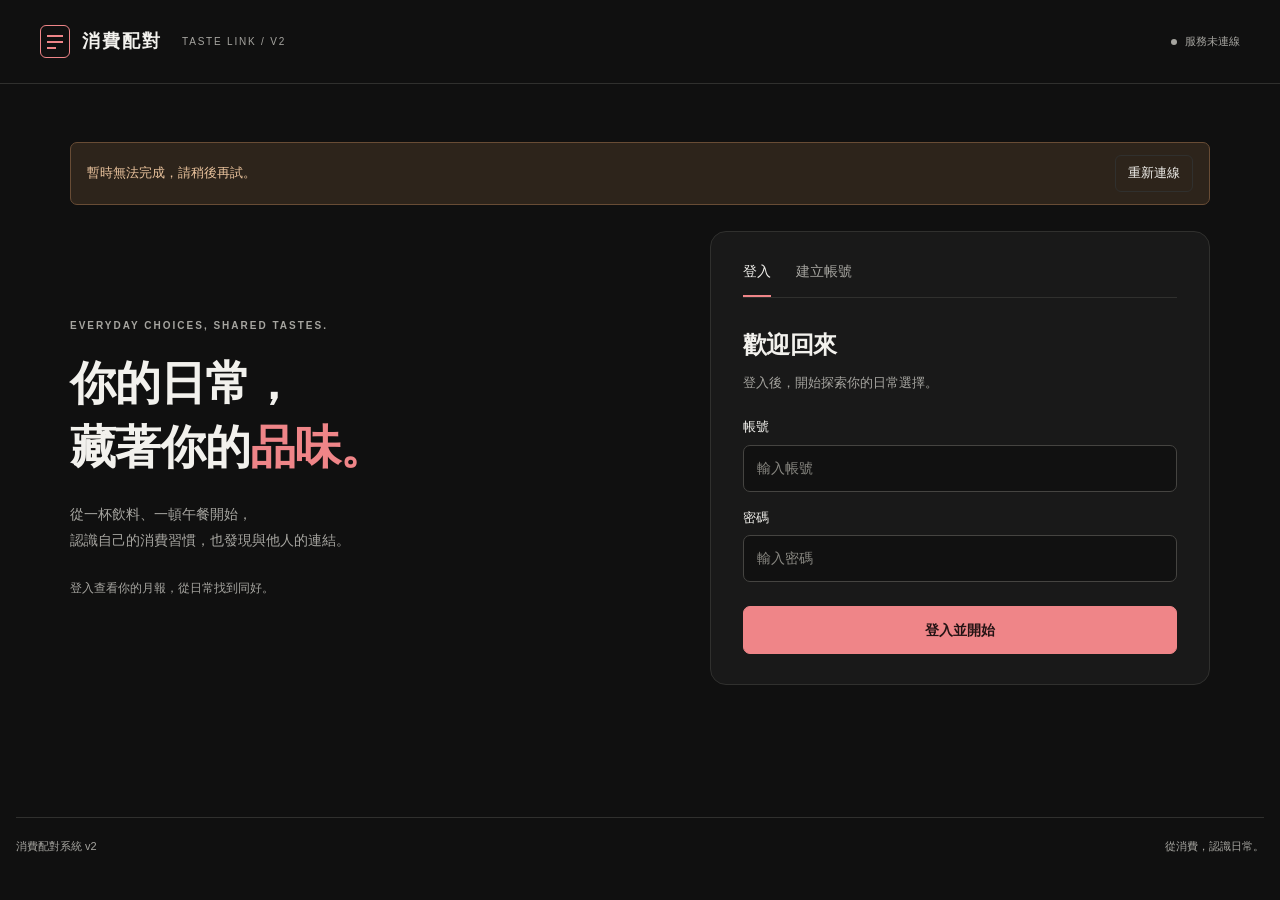
==== commit 1ba1ce47: "Keep match graph size stable when inspecting connections" ====
--- a/src/web_v2/index.html
+++ b/src/web_v2/index.html
@@ -13,7 +13,7 @@
 <script defer src="./explanation.js"></script>
 <script defer src="./account-flow.js"></script>
 <script defer src="./account-ui.js"></script>
-<script defer src="./workspace-ui.js?v=20261017-space1"></script>
+<script defer src="./workspace-ui.js?v=20261018-stable1"></script>
 <script defer src="./app.js?v=20261017-space1"></script>
 </head>
 <body>
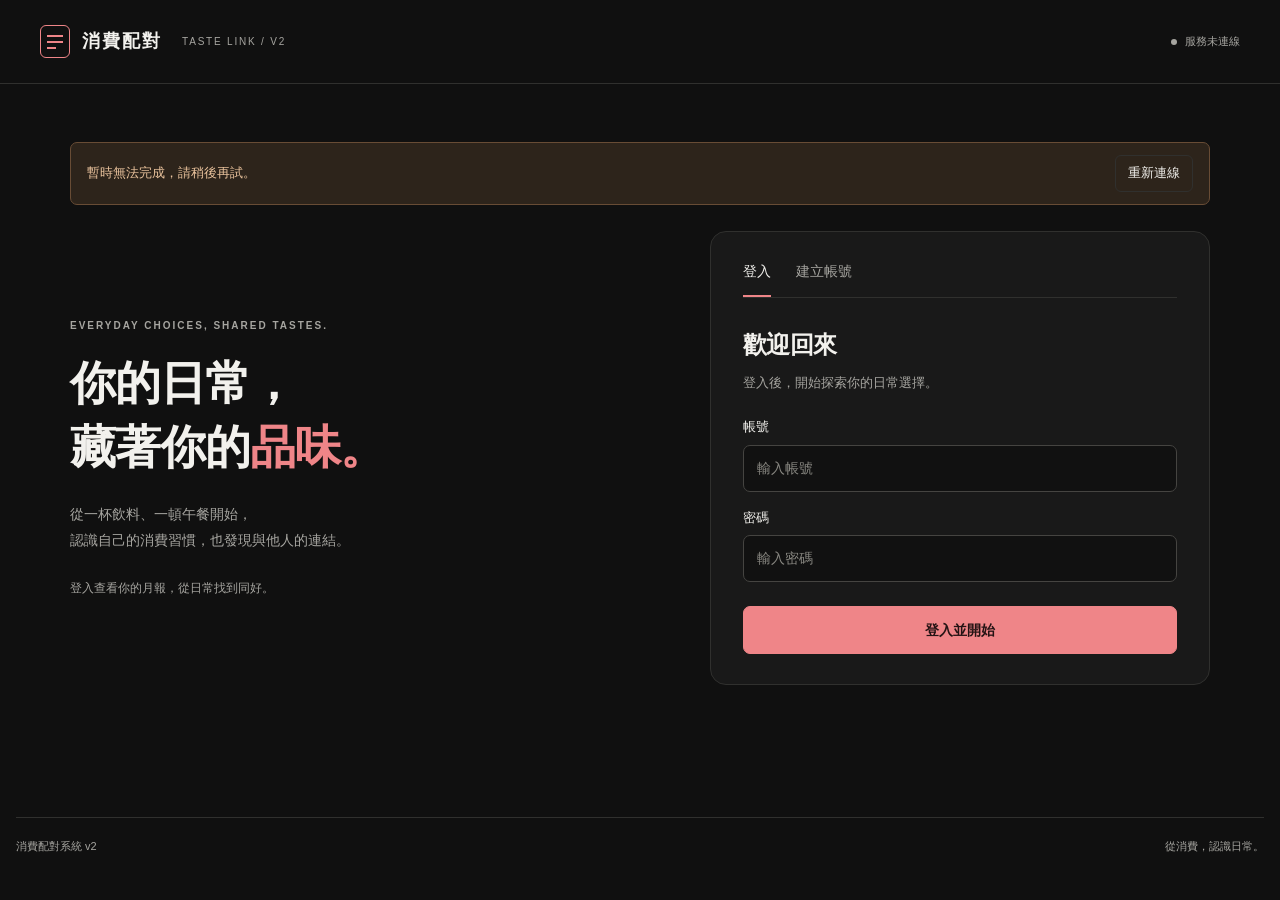
==== commit 519b6e64: "fix(web): fill available network height without rescaling labels" ====
--- a/src/web_v2/index.html
+++ b/src/web_v2/index.html
@@ -13,7 +13,7 @@
 <script defer src="./explanation.js"></script>
 <script defer src="./account-flow.js"></script>
 <script defer src="./account-ui.js"></script>
-<script defer src="./workspace-ui.js?v=20261018-stable1"></script>
+<script defer src="./workspace-ui.js?v=20261018-fill1"></script>
 <script defer src="./app.js?v=20261017-space1"></script>
 </head>
 <body>
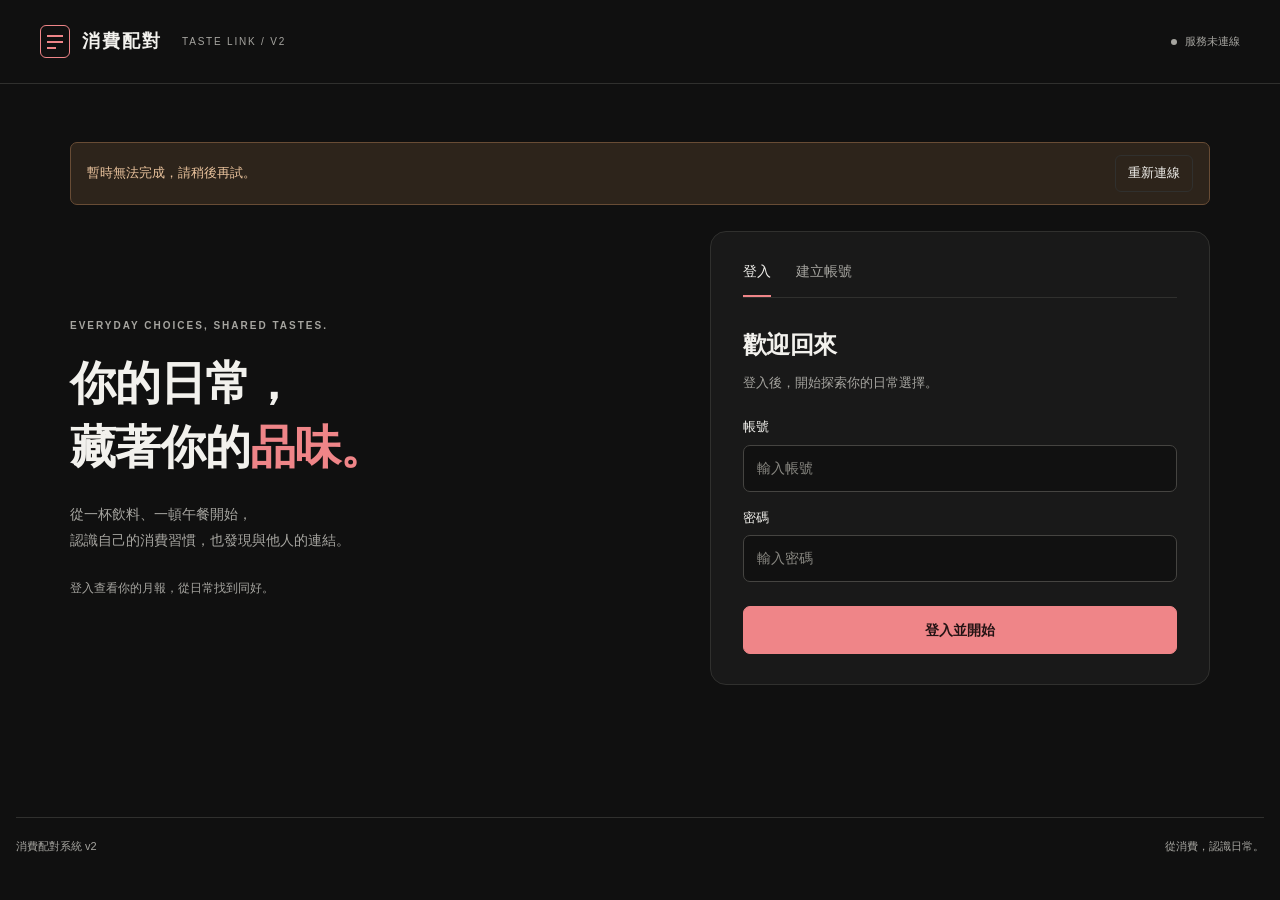
==== commit 84d95f21: "Merge role 4's web branch (5fcda91, re-reviewed) into the integration line Brings in the v2 frontend" ====
--- a/src/web_v2/index.html
+++ b/src/web_v2/index.html
@@ -13,7 +13,7 @@
 <script defer src="./explanation.js"></script>
 <script defer src="./account-flow.js"></script>
 <script defer src="./account-ui.js"></script>
-<script defer src="./workspace-ui.js?v=20261018-fill1"></script>
+<script defer src="./workspace-ui.js?v=20261017-space1"></script>
 <script defer src="./app.js?v=20261017-space1"></script>
 </head>
 <body>
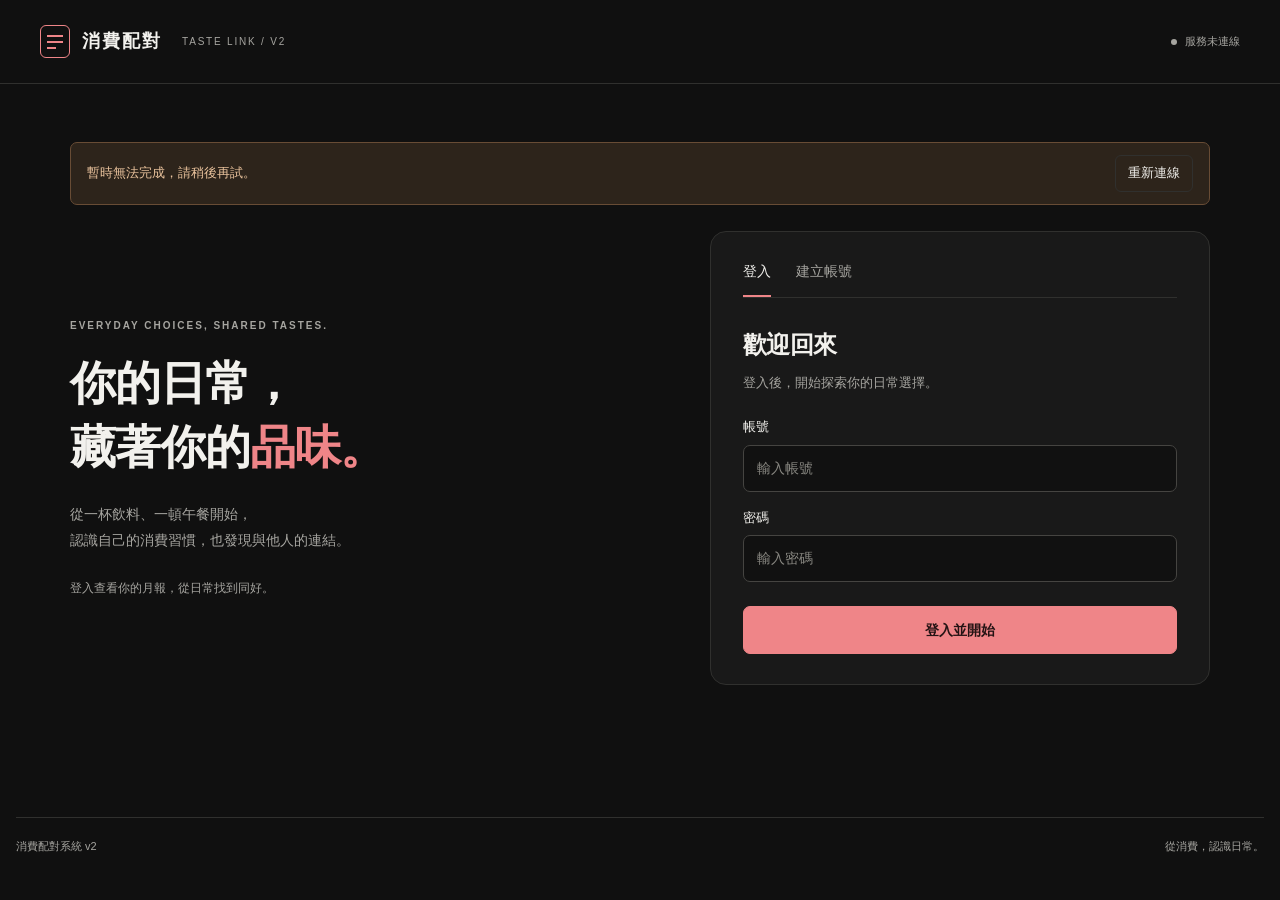
==== commit f6d341c7: "feat(web): clarify loading progress and recovery across user flows" ====
--- a/src/web_v2/index.html
+++ b/src/web_v2/index.html
@@ -5,22 +5,23 @@
 <meta name="viewport" content="width=device-width, initial-scale=1">
 <meta name="color-scheme" content="dark">
 <title>消費配對系統 v2｜從日常，看見品味</title>
-<link rel="stylesheet" href="./styles.css?v=20261017-space1">
+<link rel="stylesheet" href="./styles.css?v=20261018-ux1">
+<script defer src="./feedback.js?v=20261018-ux1"></script>
 <script defer src="./api.js"></script>
-<script defer src="./flow.js"></script>
+<script defer src="./flow.js?v=20261018-ux1"></script>
 <script defer src="./view-adapters.js"></script>
 <script defer src="./workspace-flow.js?v=20261017-space1"></script>
 <script defer src="./explanation.js"></script>
-<script defer src="./account-flow.js"></script>
-<script defer src="./account-ui.js"></script>
-<script defer src="./workspace-ui.js?v=20261017-space1"></script>
-<script defer src="./app.js?v=20261017-space1"></script>
+<script defer src="./account-flow.js?v=20261018-ux1"></script>
+<script defer src="./account-ui.js?v=20261018-ux1"></script>
+<script defer src="./workspace-ui.js?v=20261018-ux1"></script>
+<script defer src="./app.js?v=20261018-ux1"></script>
 </head>
 <body>
 <a class="skip-link" href="#main">跳到主要內容</a>
 <header>
   <a class="brand" href="/web/" aria-label="消費配對系統首頁"><span class="brand-mark" aria-hidden="true"><i></i><i></i><i></i></span>消費配對<span class="edition">TASTE LINK / V2</span></a>
-  <div class="header-actions"><span id="service-status" class="service-status" role="status">連線中</span><div id="settings-menu" class="settings-menu" hidden>
+  <div class="header-actions"><span id="service-status" class="service-status" role="status">連線中</span><button id="upload-background" class="quiet" type="button" hidden>檔案分析中</button><div id="settings-menu" class="settings-menu" hidden>
     <button id="settings-toggle" class="quiet" type="button" aria-expanded="false" aria-controls="settings-options">設定 <span aria-hidden="true">⌄</span></button>
     <div id="settings-options" class="settings-options" hidden>
       <span id="identity-label" class="menu-identity"></span>
@@ -42,17 +43,17 @@
     <div class="auth-card">
       <div class="auth-tabs" aria-label="選擇登入或註冊"><button id="login-tab" type="button" aria-pressed="true">登入</button><button id="register-tab" type="button" aria-pressed="false">建立帳號</button></div>
       <h2 id="auth-title" tabindex="-1">歡迎回來</h2><p id="auth-subtitle" class="muted">登入後，開始探索你的日常選擇。</p>
-      <p id="auth-error" class="message error" role="alert" hidden></p><p id="auth-notice" class="message success" role="status" hidden></p>
+      <p id="auth-status" role="status" aria-live="polite" hidden></p><p id="auth-error" class="message error" role="alert" hidden></p><p id="auth-notice" class="message success" role="status" hidden></p>
       <form id="login-form">
         <label for="login-username">帳號</label><input id="login-username" name="username" autocomplete="username" autocapitalize="none" spellcheck="false" required placeholder="輸入帳號">
         <label for="login-password">密碼</label><input id="login-password" name="password" type="password" autocomplete="current-password" required maxlength="512" placeholder="輸入密碼">
-        <button class="primary" type="submit">登入並開始</button>
+        <button id="login-submit" class="primary" type="submit">登入並開始</button>
       </form>
       <form id="register-form" hidden>
         <label for="register-username">帳號</label><input id="register-username" name="username" autocomplete="username" autocapitalize="none" spellcheck="false" required minlength="3" maxlength="32" pattern="[A-Za-z0-9_]{3,32}" aria-describedby="username-help" placeholder="例如 taste_amy"><small id="username-help">3–32 個英數字或底線；不能以 demo_ 開頭。</small>
         <label for="register-display">顯示名稱 <span class="optional">選填</span></label><input id="register-display" name="display_name" autocomplete="nickname" maxlength="20" placeholder="你希望大家怎麼稱呼你">
         <label for="register-password">密碼</label><input id="register-password" name="password" type="password" autocomplete="new-password" required minlength="8" maxlength="128" aria-describedby="password-help" placeholder="設定密碼"><small id="password-help">8–128 個字元。</small>
-        <button class="primary" type="submit">建立帳號</button>
+        <button id="register-submit" class="primary" type="submit">建立帳號</button>
       </form>
       <section id="demo-panel" class="demo-panel" aria-labelledby="demo-title" hidden>
         <div class="divider"><span>或先體驗看看</span></div>
@@ -85,7 +86,7 @@
 </section>
 <section id="profile-panel" hidden aria-labelledby="profile-title">
 <div class="section-header profile-header"><h1 id="profile-title" tabindex="-1">我的<em>月報</em></h1></div>
-<p id="profile-message" role="status" aria-live="polite"></p>
+<div id="profile-feedback" class="view-feedback" hidden><p id="profile-message" role="status" aria-live="polite"></p><button id="profile-retry" class="quiet" type="button" hidden>重新載入月報</button></div>
 <p id="profile-pending" class="small" role="status" aria-live="polite" hidden></p>
 <p id="model-note" class="small" hidden></p>
 <div id="profile-content" hidden>
@@ -95,7 +96,7 @@
 </section>
 <section id="matches-panel" hidden aria-labelledby="matches-title"><div id="match-browse"><div class="section-header"><div><p class="eyebrow">CONNECTIONS / 找到同好</p><h1 id="matches-title" tabindex="-1">從消費習慣，<em>找到合拍的人。</em></h1></div><button id="refresh-matches" class="quiet" type="button">重新查詢</button></div>
 <div class="match-controls"><div role="group" aria-label="配對類型"><button type="button" data-match-kind="similar" aria-pressed="true">相近</button><button type="button" data-match-kind="opposite" aria-pressed="false">互補</button></div><label for="match-scope">範圍 <select id="match-scope"><option value="all">不限</option><option value="district">同一區</option><option value="city">同縣市</option><option value="region">同地區</option></select></label></div>
-<p id="match-areas" class="small"></p><p id="match-status" role="status" aria-live="polite"></p><div id="match-list" class="match-list"></div></div><div id="match-result" hidden><div class="match-result-header"><button id="match-back" class="quiet" type="button">← 返回配對列表</button><h2 id="match-result-title" tabindex="-1">品味連線</h2></div><p id="network-status" role="status"></p><iframe id="network-frame" title="你與配對對象的品味關係圖" referrerpolicy="no-referrer" hidden></iframe><details id="explain-details" class="explain-details" hidden><summary>查看計算過程<span class="small">分數與 18 格計算明細</span></summary><section id="explain-panel" class="explain-panel" aria-labelledby="explain-title" hidden></section></details></div>
+<p id="match-areas" class="small"></p><p id="match-status" role="status" aria-live="polite"></p><div id="match-loading" class="match-skeletons" aria-hidden="true" hidden><div><i></i><i></i></div><div><i></i><i></i></div></div><div id="match-list" class="match-list"></div></div><div id="match-result" hidden><div class="match-result-header"><button id="match-back" class="quiet" type="button">← 返回配對列表</button><h2 id="match-result-title" tabindex="-1">品味連線</h2></div><div id="network-feedback" class="view-feedback" hidden><p id="network-status" role="status" aria-live="polite"></p><button id="network-retry" class="quiet" type="button" hidden>重新查詢配對</button></div><iframe id="network-frame" title="你與配對對象的品味關係圖" referrerpolicy="no-referrer" hidden></iframe><details id="explain-details" class="explain-details" hidden><summary>查看計算過程<span class="small">分數與 18 格計算明細</span></summary><section id="explain-panel" class="explain-panel" aria-labelledby="explain-title" hidden></section></details></div>
 </section>
 <section id="settings-panel" hidden aria-labelledby="settings-title">
 <div class="section-header"><div><p class="eyebrow">05 / 帳號與資料</p><h1 id="settings-title" tabindex="-1">你的帳號，<em>由你管理。</em></h1></div><button id="account-refresh" class="quiet" type="button">重新載入</button></div>
@@ -105,9 +106,9 @@
 <section class="input-card"><h2>修改密碼</h2><p class="small">修改成功後，本分頁保留登入；其他裝置需重新登入。</p><p id="password-upload-note" class="small" hidden>發票仍在處理或進度尚未確認，請完成或重新查詢進度後再修改密碼。</p><form id="account-password-form"><label for="current-password">目前密碼</label><input id="current-password" type="password" autocomplete="current-password" required maxlength="512"><label for="new-password">新密碼（8–128 字元）</label><input id="new-password" type="password" autocomplete="new-password" required minlength="8" maxlength="128"><button id="password-submit" class="primary" type="submit">更新密碼</button></form></section>
 <section class="input-card"><h2>已上傳月份</h2><p class="small">刪除後無法復原，品味與配對結果也會更新。</p><div id="account-months"></div></section>
 <section class="input-card account-danger"><h2>刪除帳號</h2><p class="small">永久移除帳號與所有發票資料，操作前需再輸入密碼。</p><button id="delete-account" class="secondary" type="button">刪除我的帳號</button></section>
-</div></div><div class="account-logout"><p class="small">登出會讓這個帳號在所有裝置上的登入失效。</p><button id="logout-submit" class="secondary" type="button">登出所有裝置</button></div>
+</div></div><div class="account-logout"><p id="logout-note" class="small">登出會讓這個帳號在所有裝置上的登入失效。</p><button id="logout-submit" class="secondary" type="button">登出所有裝置</button></div>
 </section>
-<dialog id="account-confirm" aria-labelledby="confirm-title" aria-describedby="confirm-description"><form id="account-confirm-form"><h2 id="confirm-title"></h2><p id="confirm-description"></p><p id="confirm-error" class="message error" role="alert" hidden></p><div id="delete-password-row" hidden><label for="delete-password">帳號密碼</label><input id="delete-password" type="password" autocomplete="current-password" maxlength="512"></div><div class="confirm-actions"><button id="confirm-cancel" class="secondary" type="button">取消</button><button id="confirm-submit" class="primary" type="submit">確認刪除</button></div></form></dialog>
+<dialog id="account-confirm" aria-labelledby="confirm-title" aria-describedby="confirm-description"><form id="account-confirm-form"><h2 id="confirm-title"></h2><p id="confirm-description"></p><p id="confirm-progress" role="status" aria-live="polite" hidden></p><p id="confirm-error" class="message error" role="alert" hidden></p><div id="delete-password-row" hidden><label for="delete-password">帳號密碼</label><input id="delete-password" type="password" autocomplete="current-password" maxlength="512"></div><div class="confirm-actions"><button id="confirm-cancel" class="secondary" type="button">取消</button><button id="confirm-submit" class="primary" type="submit">確認刪除</button></div></form></dialog>
   </section>
   <noscript><p class="message error">請開啟 JavaScript，才能使用登入與月報功能。</p></noscript>
 </main>
--- a/src/web_v2/styles.css
+++ b/src/web_v2/styles.css
@@ -229,3 +229,62 @@
 #workspace-view>#matches-panel{padding-top:6px;padding-bottom:6px}
 #match-result .explain-details{margin-top:6px}
 #match-result .explain-details>summary{padding:6px 0}
+
+/* A selected match becomes a full-window canvas. Controls float above it. */
+body.network-fullscreen>header{display:none}
+body.network-fullscreen>main{max-width:none;width:100%;height:100dvh;padding:0}
+.network-fullscreen #workspace-view>#matches-panel{position:fixed;inset:0;width:100%;height:100dvh;padding:0;overflow:hidden;background:var(--paper);z-index:40}
+.network-fullscreen #match-result{position:relative;height:100%;width:100%}
+.network-fullscreen #match-result #network-frame{position:absolute;inset:0;width:100%;height:100%!important;border:0;margin:0}
+.network-fullscreen .match-result-header{position:absolute;top:12px;left:16px;z-index:3;margin:0}
+.network-fullscreen .match-result-header h2{position:absolute;width:1px;height:1px;overflow:hidden;clip-path:inset(50%)}
+.network-fullscreen .match-result-header .quiet,.network-fullscreen .workspace-nav .back-choice{background:#171717e8;border:1px solid #ffffff26;border-radius:8px;padding:8px 12px;min-height:36px;font-size:11px;color:#ddd9d1}
+.network-fullscreen .workspace-nav{position:fixed;top:12px;left:152px;height:auto;width:auto;border:0;z-index:50}
+.network-fullscreen #network-status:not(:empty){position:absolute;top:45%;left:10%;right:10%;text-align:center;z-index:2}
+.network-fullscreen #match-result .explain-details{position:absolute;right:16px;bottom:14px;z-index:4;margin:0;border:1px solid #ffffff26;border-radius:9px;background:#171717f5;max-width:calc(100% - 32px)}
+.network-fullscreen #match-result .explain-details>summary{padding:8px 12px;font-size:11px}
+.network-fullscreen #match-result .explain-details>summary .small{display:none}
+.network-fullscreen #match-result .explain-details[open]{left:16px;top:64px;overflow:auto;overscroll-behavior:contain}
+.network-fullscreen #match-result .explain-details[open]>summary{position:sticky;top:0;background:#242020;z-index:1}
+.network-fullscreen #explain-panel{padding:18px}
+@media(max-width:640px){
+ .network-fullscreen .match-result-header{left:12px;top:10px}
+ .network-fullscreen .workspace-nav{left:12px;top:52px}
+ .network-fullscreen .match-result-header .quiet,.network-fullscreen .workspace-nav .back-choice{padding:6px 9px;min-height:32px;font-size:10px}
+ .network-fullscreen #match-result .explain-details{right:12px;bottom:12px}
+ .network-fullscreen #match-result .explain-details[open]{left:12px;top:98px}
+ .network-fullscreen #explain-panel{padding:10px}
+}
+
+/* Consistent asynchronous feedback, with no invented percentage. */
+.status-loading,.is-loading{display:flex;align-items:center;justify-content:center;gap:10px}
+.status-loading::before,.is-loading::before{content:'';display:inline-block;flex:0 0 16px;width:16px;height:16px;border:2px solid currentColor;border-right-color:transparent;border-radius:50%;animation:feedback-spin .85s linear infinite;opacity:.85}
+button.is-loading{cursor:wait}
+#auth-status{color:var(--accent);font-size:13px;justify-content:flex-start;margin:12px 0}
+#account-loading.status-loading,#upload-state.status-loading,#match-status.status-loading{justify-content:flex-start}
+.service-status.status-loading::before{background:none;margin:0;width:10px;height:10px;flex-basis:10px}
+#profile-panel{position:relative}
+.view-feedback{position:absolute;inset:0;display:flex;flex-direction:column;align-items:center;justify-content:center;gap:16px;padding:28px;text-align:center;z-index:2;background:var(--paper)}
+.view-feedback p{margin:0;line-height:1.8;font-size:14px;color:var(--muted);max-width:440px}
+.view-feedback .status-loading{flex-direction:column;gap:22px}
+.view-feedback .status-loading::before{width:34px;height:34px;flex-basis:34px;border-width:2px;color:var(--accent)}
+#profile-feedback{inset:20px 0 0}
+#profile-retry,#network-retry{min-height:40px}
+.network-fullscreen #network-feedback #network-status{position:static;text-align:center}
+#network-feedback{z-index:2}
+#upload-background{font-size:10px;max-width:160px;padding:5px 8px}
+#confirm-progress{color:var(--accent);font-size:13px}
+.match-skeletons{display:grid;grid-template-columns:1fr 1fr;gap:14px}
+.match-skeletons>div{height:105px;padding:24px;border:1px solid var(--line);border-radius:14px;background:var(--surface)}
+.match-skeletons i{display:block;height:12px;width:55%;margin:0 0 18px;border-radius:4px;background:#39302f;animation:feedback-pulse 1.4s ease-in-out infinite}
+.match-skeletons i+i{width:80%;height:8px}
+@keyframes feedback-spin{to{transform:rotate(360deg)}}
+@keyframes feedback-pulse{50%{opacity:.35}}
+@media(max-width:640px){.match-skeletons{grid-template-columns:1fr}.view-feedback{padding:22px}.header-actions:has(#upload-background:not([hidden])) #service-status{display:none}}
+@media(prefers-reduced-motion:reduce){.status-loading::before,.is-loading::before,.match-skeletons i{animation:none}}
+
+@media(max-width:640px){
+ body:has(#upload-background:not([hidden]))>header .brand{font-size:12px;gap:7px;white-space:nowrap}
+ #upload-background{font-size:9px;gap:5px;padding:5px 7px;white-space:nowrap}
+ #upload-background.is-loading::before{width:12px;height:12px;flex-basis:12px}
+}
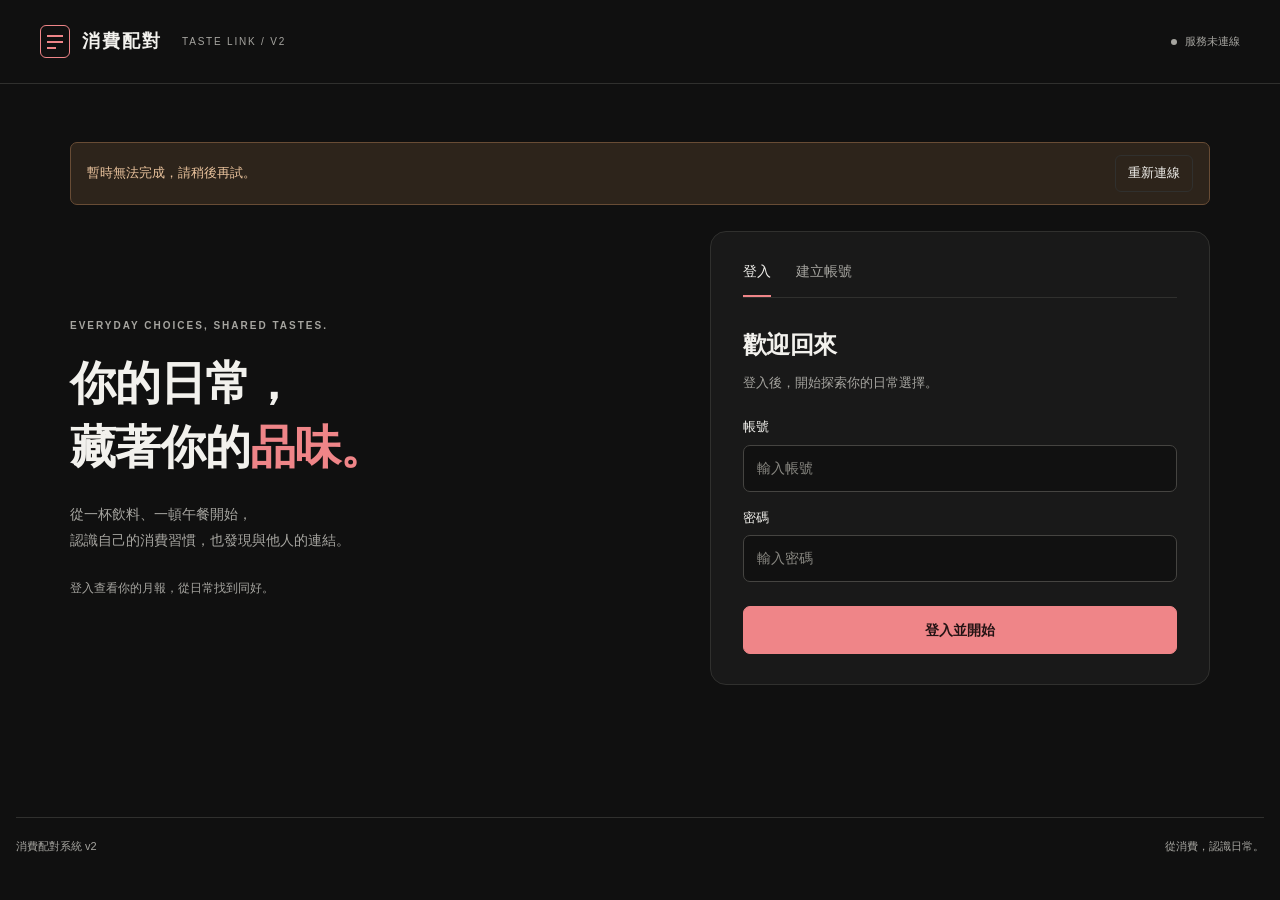
==== commit a6f55918: "fix(web): acknowledge viewed upload results and align fullscreen UX contract" ====
--- a/src/web_v2/index.html
+++ b/src/web_v2/index.html
@@ -14,7 +14,7 @@
 <script defer src="./explanation.js"></script>
 <script defer src="./account-flow.js?v=20261018-ux1"></script>
 <script defer src="./account-ui.js?v=20261018-ux1"></script>
-<script defer src="./workspace-ui.js?v=20261018-ux1"></script>
+<script defer src="./workspace-ui.js?v=20261018-review2"></script>
 <script defer src="./app.js?v=20261018-ux1"></script>
 </head>
 <body>
